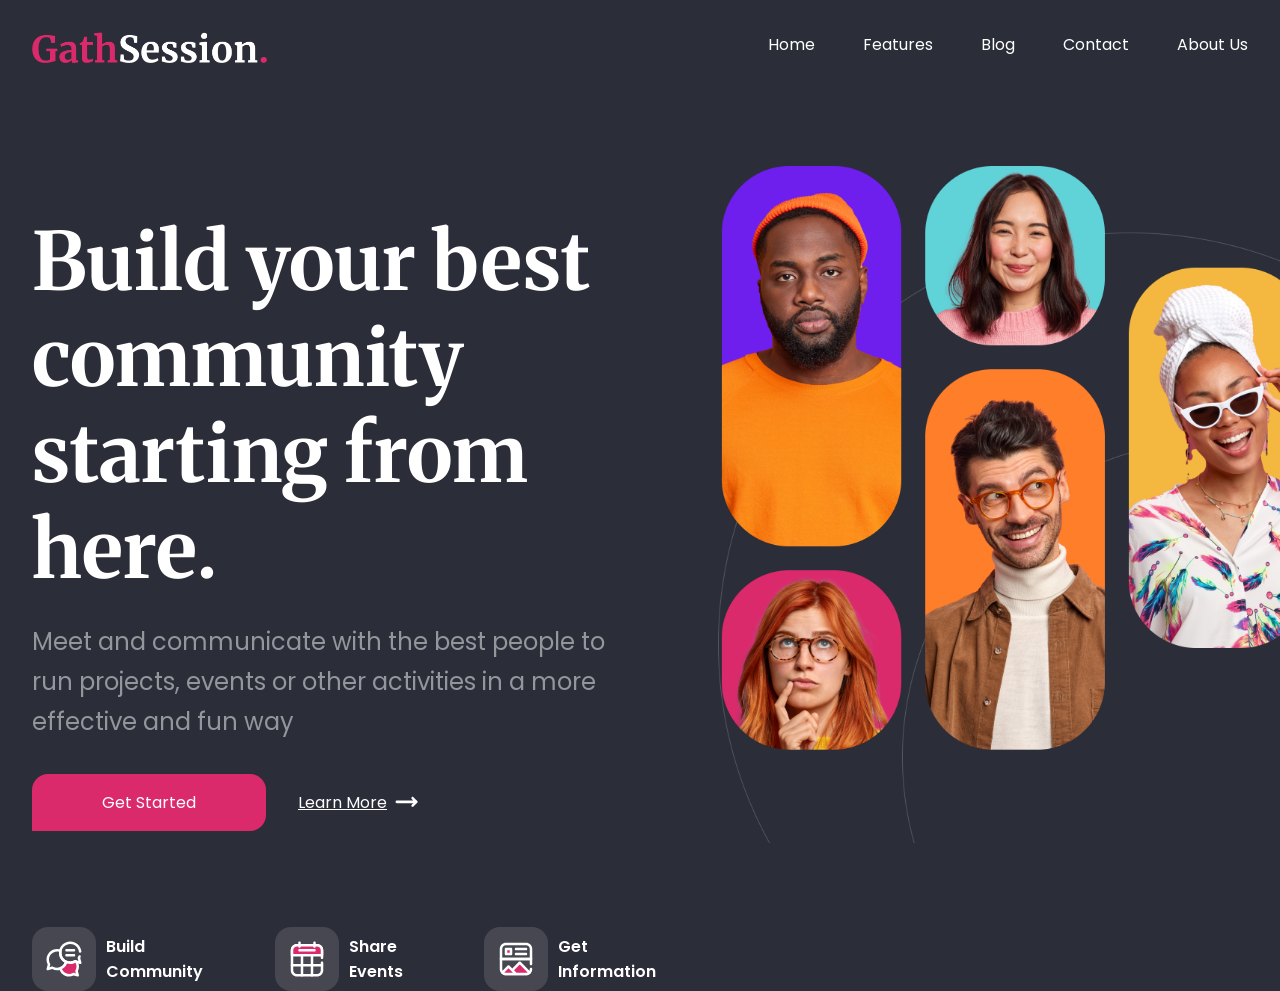
==== docs/index.html @ bd83d213 "Initial commit" ====
<!doctype html>
<html lang="es">
  <head>
    <meta charset="UTF-8" />
    <meta name="viewport" content="width=device-width, initial-scale=1.0" />
    <link rel="preconnect" href="https://fonts.googleapis.com">
    <link rel="preconnect" href="https://fonts.gstatic.com" crossorigin>
    <link href="https://fonts.googleapis.com/css2?family=Merriweather:ital,opsz,wght@0,18..144,700;1,18..144,700&family=Poppins:wght@400;500;600;700&display=swap" rel="stylesheet">
    <title>Proyecto 10 - GathSession.</title>
    <script type="module" crossorigin src="./assets/index-DfHEFoUf.js"></script>
    <link rel="stylesheet" crossorigin href="./assets/index-DaRDWZtN.css">
  </head>
  <body>
    <div class="container">
      <header>
        <div class="container">
          <a href="">
            <img src="[data-uri]" alt="Logotipo de la compañía" srcset="./assets/logo_gathsession@2x-DazuIx8Z.png">
          </a>
          <nav>
            <ul>
              <li><a href="#">Home</a></li>
              <li><a href="">Features</a></li>
              <li><a href="">Blog</a></li>
              <li><a href="">Contact</a></li>
              <li><a href="">About Us</a></li>
            </ul>
          </nav>
        </div>
      </header>

      <main>
        <section class="hero content">
          <div class="container">
            <div class="hero__content">
              <h1 class="hero__title">Build your best community starting from here.</h1>
              <p class="hero__subtitle">
                Meet and communicate with the best people to run projects, events or other activities in a more effective and fun way
              </p>
              <div class="hero__buttons">
                <a class="btn" href="">Get Started</a>
                <a href="">Learn More<img src="data:image/svg+xml,%3csvg%20width='40'%20height='40'%20viewBox='0%200%2040%2040'%20fill='none'%20xmlns='http://www.w3.org/2000/svg'%3e%3cpath%20d='M8.75004%2019.3548C8.75004%2019.0126%208.88173%2018.6844%209.11616%2018.4424C9.35058%2018.2004%209.66852%2018.0645%2010%2018.0645L26.9875%2018.0645L25.3625%2016.4C25.1272%2016.157%2024.9949%2015.8275%2024.9949%2015.4838C24.9949%2015.1402%2025.1272%2014.8107%2025.3625%2014.5677C25.5979%2014.3247%2025.9172%2014.1882%2026.25%2014.1882C26.5829%2014.1882%2026.9022%2014.3247%2027.1375%2014.5677L30.8875%2018.4387C31.061%2018.6201%2031.1785%2018.8506%2031.2252%2019.1009C31.2719%2019.3512%2031.2458%2019.6102%2031.15%2019.8451C31.0563%2020.0808%2030.897%2020.2825%2030.6924%2020.4249C30.4877%2020.5672%2030.2468%2020.6439%2030%2020.6451L10%2020.6451C9.66852%2020.6451%209.35058%2020.5092%209.11616%2020.2672C8.88173%2020.0252%208.75004%2019.697%208.75004%2019.3548Z'%20fill='white'/%3e%3cpath%20d='M25%2023.2258C24.9991%2023.056%2025.0306%2022.8876%2025.0928%2022.7304C25.155%2022.5732%2025.2467%2022.4302%2025.3625%2022.3097L29.1125%2018.4387C29.3479%2018.1957%2029.6671%2018.0592%2030%2018.0592C30.1648%2018.0592%2030.328%2018.0927%2030.4803%2018.1578C30.6326%2018.223%2030.771%2018.3184%2030.8875%2018.4387C31.0041%2018.559%2031.0965%2018.7018%2031.1596%2018.859C31.2227%2019.0162%2031.2551%2019.1847%2031.2551%2019.3548C31.2551%2019.6984%2031.1229%2020.028%2030.8875%2020.271L27.1375%2024.1419C27.0213%2024.2629%2026.8831%2024.3589%2026.7307%2024.4244C26.5784%2024.4899%2026.415%2024.5236%2026.25%2024.5236C26.085%2024.5236%2025.9216%2024.4899%2025.7693%2024.4244C25.617%2024.3589%2025.4787%2024.2629%2025.3625%2024.1419C25.2467%2024.0213%2025.155%2023.8784%2025.0928%2023.7212C25.0306%2023.5639%2024.9991%2023.3956%2025%2023.2258Z'%20fill='white'/%3e%3c/svg%3e" alt=""></a>
              </div>            
            </div>
        </section>

        <section class="hero img">
          <div class="container">
            <div class="hero__img">
              <img src="./assets/bg_image-DS7e5M-O.png" alt="Hero image" srcset="./assets/bg_image@2x-8OHYzAS-.png">
            </div>
          </div>
        </section>

        <section class="activities">
          <div class="container">
            <article>
              <img src="./assets/icon_messages-n5K2Zehs.svg" alt="">
              <h3>Build Community</h3>
            </article>
            <article>
              <img src="data:image/svg+xml,%3csvg%20width='40'%20height='40'%20viewBox='0%200%2040%2040'%20fill='none'%20xmlns='http://www.w3.org/2000/svg'%3e%3cg%20clip-path='url(%23clip0_3235_657)'%3e%3cpath%20fill-rule='evenodd'%20clip-rule='evenodd'%20d='M36.25%2018.75V11.25C36.25%209.5925%2035.5913%208.0025%2034.4194%206.83063C33.2475%205.65875%2031.6575%205%2030%205C24.4513%205%2015.5487%205%2010%205C8.3425%205%206.75249%205.65875%205.58062%206.83063C4.40874%208.0025%203.75%209.5925%203.75%2011.25C3.75%2016.7987%203.75%2025.7013%203.75%2031.25C3.75%2032.9075%204.40874%2034.4975%205.58062%2035.6694C6.75249%2036.8413%208.3425%2037.5%2010%2037.5C15.5487%2037.5%2024.4513%2037.5%2030%2037.5C31.6575%2037.5%2033.2475%2036.8413%2034.4194%2035.6694C35.5913%2034.4975%2036.25%2032.9075%2036.25%2031.25C36.25%2030.85%2036.25%2024.1825%2036.25%2023.75C36.25%2023.06%2035.69%2022.5%2035%2022.5C34.31%2022.5%2033.75%2023.06%2033.75%2023.75V31.25C33.75%2032.2444%2033.355%2033.1981%2032.6519%2033.9019C31.9481%2034.605%2030.9944%2035%2030%2035C24.4513%2035%2015.5487%2035%2010%2035C9.00563%2035%208.05187%2034.605%207.34812%2033.9019C6.64499%2033.1981%206.25%2032.2444%206.25%2031.25C6.25%2025.7013%206.25%2016.7987%206.25%2011.25C6.25%2010.2556%206.64499%209.30188%207.34812%208.59813C8.05187%207.895%209.00563%207.5%2010%207.5C15.5487%207.5%2024.4513%207.5%2030%207.5C30.9944%207.5%2031.9481%207.895%2032.6519%208.59813C33.355%209.30188%2033.75%2010.2556%2033.75%2011.25C33.75%2015.3269%2033.75%2013.7131%2033.75%2018.75C33.75%2019.44%2034.31%2020%2035%2020C35.69%2020%2036.25%2019.44%2036.25%2018.75Z'%20fill='white'/%3e%3cpath%20fill-rule='evenodd'%20clip-rule='evenodd'%20d='M35%2011.2492C35%209.92319%2034.4731%208.65133%2033.5356%207.71363C32.5981%206.77614%2031.3263%206.24927%2030%206.24927C24.4513%206.24927%2015.5487%206.24927%2010%206.24927C8.67375%206.24927%207.40187%206.77614%206.46437%207.71363C5.52687%208.65133%205%209.92319%205%2011.2492C5%2013.7492%205%2016.2492%205%2016.2492H35V11.2492Z'%20fill='%23DB2A6B'/%3e%3cpath%20fill-rule='evenodd'%20clip-rule='evenodd'%20d='M36.25%2011.2492C36.25%209.59154%2035.5913%208.00198%2034.4194%206.82991C33.2475%205.65783%2031.6575%204.9993%2030%204.9993C24.4513%204.9993%2015.5487%204.9993%2010%204.9993C8.3425%204.9993%206.75249%205.65783%205.58062%206.82991C4.40874%208.00198%203.75%209.59154%203.75%2011.2492C3.75%2013.7492%203.75%2016.2492%203.75%2016.2492C3.75%2016.9396%204.30937%2017.4992%205%2017.4992H35C35.6906%2017.4992%2036.25%2016.9396%2036.25%2016.2492V11.2492ZM33.75%2014.9992V11.2492C33.75%2010.2547%2033.355%209.30092%2032.6519%208.5976C31.9481%207.89427%2030.9944%207.49927%2030%207.49927C24.4513%207.49927%2015.5487%207.49927%2010%207.49927C9.00563%207.49927%208.05187%207.89427%207.34812%208.5976C6.64499%209.30092%206.25%2010.2547%206.25%2011.2492V14.9992H33.75Z'%20fill='white'/%3e%3cpath%20fill-rule='evenodd'%20clip-rule='evenodd'%20d='M12.5009%2012.5H27.501C28.191%2012.5%2028.7512%2011.94%2028.7512%2011.25C28.7512%2010.56%2028.191%2010%2027.501%2010H12.5009C11.8109%2010%2011.2507%2010.56%2011.2507%2011.25C11.2507%2011.94%2011.8109%2012.5%2012.5009%2012.5Z'%20fill='white'/%3e%3cpath%20fill-rule='evenodd'%20clip-rule='evenodd'%20d='M13.75%2016.25V36.25C13.75%2036.94%2014.31%2037.5%2015%2037.5C15.69%2037.5%2016.25%2036.94%2016.25%2036.25V16.25C16.25%2015.56%2015.69%2015%2015%2015C14.31%2015%2013.75%2015.56%2013.75%2016.25Z'%20fill='white'/%3e%3cpath%20fill-rule='evenodd'%20clip-rule='evenodd'%20d='M23.75%2016.25V36.25C23.75%2036.94%2024.31%2037.5%2025%2037.5C25.69%2037.5%2026.25%2036.94%2026.25%2036.25V16.25C26.25%2015.56%2025.69%2015%2025%2015C24.31%2015%2023.75%2015.56%2023.75%2016.25Z'%20fill='white'/%3e%3cpath%20fill-rule='evenodd'%20clip-rule='evenodd'%20d='M35%2025H5C4.31%2025%203.75031%2025.56%203.75031%2026.25C3.75031%2026.94%204.31%2027.5%205%2027.5H35C35.69%2027.5%2036.2497%2026.94%2036.2497%2026.25C36.2497%2025.56%2035.69%2025%2035%2025Z'%20fill='white'/%3e%3cpath%20fill-rule='evenodd'%20clip-rule='evenodd'%20d='M13.75%207.49999V3.74999C13.75%203.05999%2013.19%202.50031%2012.5%202.50031C11.81%202.50031%2011.25%203.05999%2011.25%203.74999V7.49999C11.25%208.18999%2011.81%208.74967%2012.5%208.74967C13.19%208.74967%2013.75%208.18999%2013.75%207.49999Z'%20fill='white'/%3e%3cpath%20fill-rule='evenodd'%20clip-rule='evenodd'%20d='M28.75%207.49999V3.74999C28.75%203.05999%2028.19%202.50031%2027.5%202.50031C26.81%202.50031%2026.25%203.05999%2026.25%203.74999V7.49999C26.25%208.18999%2026.81%208.74967%2027.5%208.74967C28.19%208.74967%2028.75%208.18999%2028.75%207.49999Z'%20fill='white'/%3e%3c/g%3e%3cdefs%3e%3cclipPath%20id='clip0_3235_657'%3e%3crect%20width='40'%20height='40'%20fill='white'/%3e%3c/clipPath%3e%3c/defs%3e%3c/svg%3e" alt="">
              <h3>Share Events</h3>
            </article>
            <article>
              <img src="data:image/svg+xml,%3csvg%20width='40'%20height='40'%20viewBox='0%200%2040%2040'%20fill='none'%20xmlns='http://www.w3.org/2000/svg'%3e%3cg%20clip-path='url(%23clip0_3235_672)'%3e%3cpath%20fill-rule='evenodd'%20clip-rule='evenodd'%20d='M36.25%2010C36.25%208.3425%2035.5912%206.75281%2034.4194%205.58063C33.2475%204.40844%2031.6575%203.75%2030%203.75C24.4513%203.75%2015.5487%203.75%2010%203.75C8.3425%203.75%206.7525%204.40844%205.58062%205.58063C4.40875%206.75281%203.75%208.3425%203.75%2010C3.75%2014.3628%203.75%2020%203.75%2020C3.75%2020.6903%204.30937%2021.25%205%2021.25H35C35.6906%2021.25%2036.25%2020.6903%2036.25%2020V10ZM33.75%2018.75V10C33.75%209.00531%2033.355%208.05156%2032.6519%207.34844C31.9481%206.645%2030.9944%206.25%2030%206.25C24.4513%206.25%2015.5487%206.25%2010%206.25C9.00563%206.25%208.05188%206.645%207.34812%207.34844C6.645%208.05156%206.25%209.00531%206.25%2010V18.75H33.75Z'%20fill='white'/%3e%3cpath%20fill-rule='evenodd'%20clip-rule='evenodd'%20d='M6.25%2021.25V30C6.25%2030.9947%206.645%2031.9484%207.34812%2032.6516C8.05188%2033.355%209.00563%2033.75%2010%2033.75C15.5487%2033.75%2024.4513%2033.75%2030%2033.75C30.9944%2033.75%2031.9481%2033.355%2032.6519%2032.6516C33.355%2031.9484%2033.75%2030.9947%2033.75%2030C33.75%2029.31%2034.31%2028.75%2035%2028.75C35.69%2028.75%2036.25%2029.31%2036.25%2030C36.25%2031.6575%2035.5912%2033.2472%2034.4194%2034.4194C33.2475%2035.5916%2031.6575%2036.25%2030%2036.25C24.4513%2036.25%2015.5487%2036.25%2010%2036.25C8.3425%2036.25%206.7525%2035.5916%205.58062%2034.4194C4.40875%2033.2472%203.75%2031.6575%203.75%2030V20C3.75%2019.3097%204.30937%2018.75%205%2018.75H35C35.6906%2018.75%2036.25%2019.3097%2036.25%2020C36.25%2020%2036.25%2022.2462%2036.25%2025C36.25%2025.69%2035.69%2026.25%2035%2026.25C34.31%2026.25%2033.75%2025.69%2033.75%2025V21.25H6.25Z'%20fill='white'/%3e%3cpath%20d='M15%2010H10V15H15V10Z'%20fill='%23DB2A6B'/%3e%3cpath%20fill-rule='evenodd'%20clip-rule='evenodd'%20d='M16.25%2010C16.25%209.30937%2015.6906%208.75%2015%208.75H10C9.30937%208.75%208.75%209.30937%208.75%2010V15C8.75%2015.6906%209.30937%2016.25%2010%2016.25H15C15.6906%2016.25%2016.25%2015.6906%2016.25%2015V10ZM11.25%2011.25V13.75H13.75V11.25H11.25Z'%20fill='white'/%3e%3cpath%20fill-rule='evenodd'%20clip-rule='evenodd'%20d='M20%2011.25H30.0001C30.6901%2011.25%2031.2501%2010.69%2031.2501%2010C31.2501%209.31%2030.6901%208.75%2030.0001%208.75H20C19.31%208.75%2018.75%209.31%2018.75%2010C18.75%2010.69%2019.31%2011.25%2020%2011.25Z'%20fill='white'/%3e%3cpath%20fill-rule='evenodd'%20clip-rule='evenodd'%20d='M20%2016.25H30.0001C30.6901%2016.25%2031.2501%2015.69%2031.2501%2015C31.2501%2014.31%2030.6901%2013.75%2030.0001%2013.75H20C19.31%2013.75%2018.75%2014.31%2018.75%2015C18.75%2015.69%2019.31%2016.25%2020%2016.25Z'%20fill='white'/%3e%3cpath%20fill-rule='evenodd'%20clip-rule='evenodd'%20d='M33.5356%2033.5356C32.5981%2034.4731%2031.3263%2035%2030%2035H20L16.25%2031.25L23.75%2023.75L33.5356%2033.5356ZM20%2035H10C8.67376%2035%207.40189%2034.4731%206.46439%2033.5356L12.5%2027.5L20%2035Z'%20fill='%23DB2A6B'/%3e%3cpath%20fill-rule='evenodd'%20clip-rule='evenodd'%20d='M16.25%2029.4825L22.8663%2022.8662C23.3544%2022.3781%2024.1456%2022.3781%2024.6338%2022.8662L34.4194%2032.6519C34.9063%2033.1387%2034.9075%2033.9281%2034.4219%2034.4169C34.4219%2034.4169%2034.4219%2034.4169%2034.4194%2034.4194C33.2475%2035.5912%2031.6575%2036.25%2030%2036.25H20H10C8.3425%2036.25%206.7525%2035.5912%205.58063%2034.4194L5.57813%2034.4169C5.09251%2033.9281%205.09375%2033.1387%205.58063%2032.6519L11.6163%2026.6162C12.1044%2026.1281%2012.8956%2026.1281%2013.3838%2026.6162L16.25%2029.4825ZM31.6163%2033.3838L23.75%2025.5175L18.0175%2031.25L20.5175%2033.75H30C30.565%2033.75%2031.1169%2033.6225%2031.6163%2033.3838ZM16.9825%2033.75L12.5%2029.2675L8.38375%2033.3838C8.88375%2033.6225%209.43563%2033.75%2010%2033.75H16.9825Z'%20fill='white'/%3e%3c/g%3e%3cdefs%3e%3cclipPath%20id='clip0_3235_672'%3e%3crect%20width='40'%20height='40'%20fill='white'/%3e%3c/clipPath%3e%3c/defs%3e%3c/svg%3e" alt="">
              <h3>Get Information</h3>
            </article>
          </div>
        </section>      
      </main>
    </div>

  </body>
</html>
---- docs/assets/index-DaRDWZtN.css ----
*{padding:0;margin:0;box-sizing:border-box}.btn{display:inline-block;padding:1rem 3rem;text-decoration:none;color:#fff;background-color:#db2a6b;border-top-left-radius:1rem;border-top-right-radius:1rem;border-bottom-right-radius:1rem}.btn:hover{background-image:linear-gradient(#6e1fed,#db2a6b);text-decoration:underline}@media (min-width: 1024px){.btn{padding-left:70px;padding-right:70px}}.hero{margin-bottom:2rem}@media (min-width: 1024px){.hero{margin-bottom:0}}@media (min-width: 768px){.hero .container{padding-right:0}}.hero__content{margin-bottom:3rem}@media (min-width: 1024px){.hero__content{padding-top:3rem;margin-bottom:6rem}}.hero__title{font-family:Merriweather,serif;font-size:2rem;font-weight:700;line-height:3rem;color:#fff;margin-bottom:1.5rem}@media (min-width: 1024px){.hero__title{font-size:3rem;line-height:4rem}}@media (min-width: 1200px){.hero__title{font-size:5rem;line-height:6rem}}.hero__subtitle{color:#95969b;line-height:1.7rem;margin-bottom:1rem}@media (min-width: 1024px){.hero__subtitle{margin-bottom:2rem;font-size:1.3rem;line-height:30px;width:90%}}@media (min-width: 1200px){.hero__subtitle{margin-bottom:2rem;font-size:1.5rem;line-height:40px;width:90%}}.hero__buttons{display:flex;align-items:center;gap:1.8rem}@media (min-width: 1024px){.hero__buttons{gap:2rem}}.hero__buttons a:last-child{display:inline-flex;align-items:center;color:#fff}.hero__buttons a:last-child:hover{scale:1.1;color:#f4b840}.hero__buttons a:last-child img{width:20%}@media (min-width: 1024px){.hero__buttons a:last-child img{width:30%}}.hero__img{margin-bottom:2rem}@media (min-width: 768px){.hero__img{margin-bottom:0}}.hero__img img{width:100%}@media (min-width: 1024px){.hero__img img{width:110%}}@media (min-width: 1200px){.hero__img img{width:130%}}@media (min-width: 768px){.activities{padding:1rem}}@media (min-width: 1024px){.activities{justify-content:start;padding:0}}@media (min-width: 768px){.activities .container{display:flex;justify-content:center;gap:2rem}}@media (min-width: 1024px){.activities .container{justify-content:start}}.activities article{display:flex;align-items:center;margin-bottom:1rem}@media (min-width: 768px){.activities article{margin-bottom:0}}.activities article img{padding:12px;border-radius:1rem;background-color:#464751}.activities article h3{margin-left:10px;width:30%;color:#fff;font-weight:600}header{padding-top:1rem;margin-bottom:3rem}@media (min-width: 1200px){header{margin-bottom:6rem;padding-top:2rem}}header .container{display:flex;gap:1rem}@media (min-width: 768px){header .container{justify-content:space-between}}header img{width:120px}@media (min-width: 768px){header img{width:235px}}header ul{list-style:none;display:flex;justify-content:space-around;gap:.5rem;flex-wrap:wrap}@media (min-width: 768px){header ul{flex-wrap:none;gap:3rem;justify-content:space-between}}header ul a{text-decoration:none;color:#fff}header ul a:hover{text-decoration:underline;color:#f4b840}.container{padding-left:1rem;padding-right:1rem;margin-left:auto;margin-right:auto;max-width:1380px}body{background-color:#2b2d38}@media (min-width: 768px){main{display:grid;grid-template-columns:50% 50%;grid-template-areas:"hero_content hero_img" "activities activities"}main .hero.content{grid-area:hero_content}main .hero.img{grid-area:hero_img;align-self:center}main .activities{grid-area:activities}}@media (min-width: 1024px){main{display:grid;grid-template-columns:45% 55%;grid-template-areas:"hero_content hero_img" "activities hero_img"}main .hero.content{grid-area:hero_content}main .hero.img{grid-area:hero_img;align-self:stretch}main .activities{grid-area:activities}}@media (min-width: 1200px){main{display:grid;grid-template-columns:55% 45%;grid-template-areas:"hero_content hero_img" "activities hero_img"}main .hero.content{grid-area:hero_content}main .hero.img{grid-area:hero_img;align-self:stretch}main .activities{grid-area:activities}}html *{font-family:Poppins,sans-serif;font-size:16px}body{overflow-x:hidden}
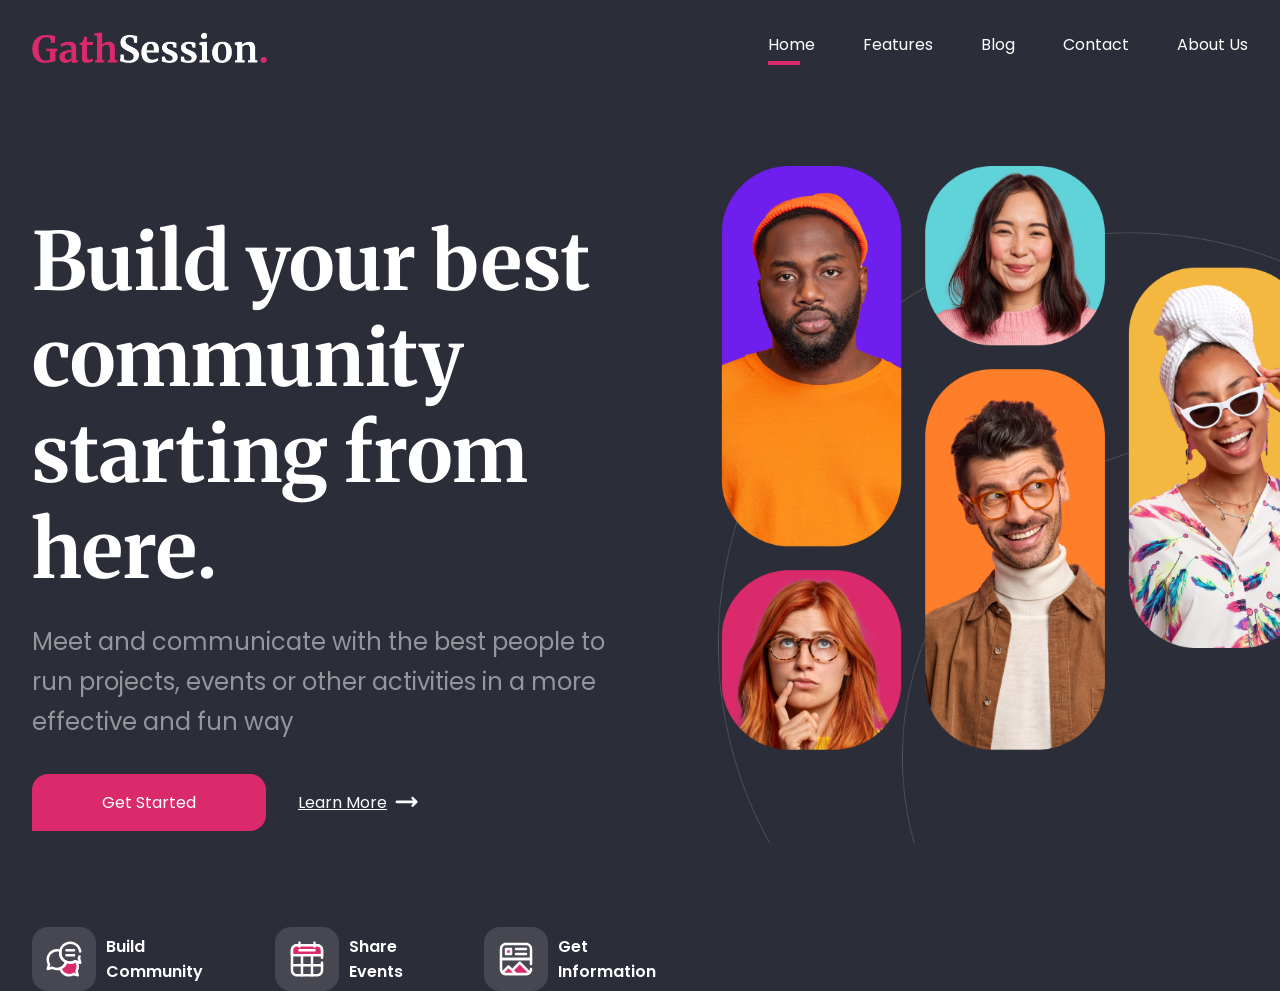
==== commit c68a963e: "Añadiendo estilo underline en barra de navegación del header" ====
--- a/docs/index.html
+++ b/docs/index.html
@@ -7,8 +7,8 @@
     <link rel="preconnect" href="https://fonts.gstatic.com" crossorigin>
     <link href="https://fonts.googleapis.com/css2?family=Merriweather:ital,opsz,wght@0,18..144,700;1,18..144,700&family=Poppins:wght@400;500;600;700&display=swap" rel="stylesheet">
     <title>Proyecto 10 - GathSession.</title>
-    <script type="module" crossorigin src="./assets/index-DfHEFoUf.js"></script>
-    <link rel="stylesheet" crossorigin href="./assets/index-DaRDWZtN.css">
+    <script type="module" crossorigin src="./assets/index-bZ8kruqj.js"></script>
+    <link rel="stylesheet" crossorigin href="./assets/index-i-SmvnXP.css">
   </head>
   <body>
     <div class="container">
--- a/docs/assets/index-i-SmvnXP.css
+++ b/docs/assets/index-i-SmvnXP.css
@@ -0,0 +1 @@
+*{padding:0;margin:0;box-sizing:border-box}.btn{display:inline-block;padding:1rem 3rem;text-decoration:none;color:#fff;background-color:#db2a6b;border-top-left-radius:1rem;border-top-right-radius:1rem;border-bottom-right-radius:1rem}.btn:hover{background-image:linear-gradient(#6e1fed,#db2a6b);text-decoration:underline}@media (min-width: 1024px){.btn{padding-left:70px;padding-right:70px}}.hero{margin-bottom:2rem}@media (min-width: 1024px){.hero{margin-bottom:0}}@media (min-width: 768px){.hero .container{padding-right:0}}.hero__content{margin-bottom:3rem}@media (min-width: 1024px){.hero__content{padding-top:3rem;margin-bottom:6rem}}.hero__title{font-family:Merriweather,serif;font-size:2rem;font-weight:700;line-height:3rem;color:#fff;margin-bottom:1.5rem}@media (min-width: 1024px){.hero__title{font-size:3rem;line-height:4rem}}@media (min-width: 1200px){.hero__title{font-size:5rem;line-height:6rem}}.hero__subtitle{color:#95969b;line-height:1.7rem;margin-bottom:1rem}@media (min-width: 1024px){.hero__subtitle{margin-bottom:2rem;font-size:1.3rem;line-height:30px;width:90%}}@media (min-width: 1200px){.hero__subtitle{margin-bottom:2rem;font-size:1.5rem;line-height:40px;width:90%}}.hero__buttons{display:flex;align-items:center;gap:1.8rem}@media (min-width: 1024px){.hero__buttons{gap:2rem}}.hero__buttons a:last-child{display:inline-flex;align-items:center;color:#fff}.hero__buttons a:last-child:hover{scale:1.1;color:#f4b840}.hero__buttons a:last-child img{width:20%}@media (min-width: 1024px){.hero__buttons a:last-child img{width:30%}}.hero__img{margin-bottom:2rem}@media (min-width: 768px){.hero__img{margin-bottom:0}}.hero__img img{width:100%}@media (min-width: 1024px){.hero__img img{width:110%}}@media (min-width: 1200px){.hero__img img{width:130%}}@media (min-width: 768px){.activities{padding:1rem}}@media (min-width: 1024px){.activities{justify-content:start;padding:0}}@media (min-width: 768px){.activities .container{display:flex;justify-content:center;gap:2rem}}@media (min-width: 1024px){.activities .container{justify-content:start}}.activities article{display:flex;align-items:center;margin-bottom:1rem}@media (min-width: 768px){.activities article{margin-bottom:0}}.activities article img{padding:12px;border-radius:1rem;background-color:#464751}.activities article h3{margin-left:10px;width:30%;color:#fff;font-weight:600}header{padding-top:1rem;margin-bottom:3rem}@media (min-width: 1200px){header{margin-bottom:6rem;padding-top:2rem}}header .container{display:flex;gap:1rem}@media (min-width: 768px){header .container{justify-content:space-between}}header img{width:120px}@media (min-width: 768px){header img{width:235px}}header ul{list-style:none;display:flex;justify-content:space-around;gap:.5rem;flex-wrap:wrap}@media (min-width: 768px){header ul{flex-wrap:none;gap:3rem;justify-content:space-between}}@media (min-width: 768px){header ul{position:relative}header ul:before{content:"";position:absolute;width:32px;height:4px;background-color:#db2a6b;bottom:-8px;left:0}}header ul a{text-decoration:none;color:#fff}header ul a:hover{position:relative}header ul a:hover:before{content:"";position:absolute;width:32px;height:4px;background-color:#db2a6b;bottom:-8px;left:0}.container{padding-left:1rem;padding-right:1rem;margin-left:auto;margin-right:auto;max-width:1380px}body{background-color:#2b2d38}@media (min-width: 768px){main{display:grid;grid-template-columns:50% 50%;grid-template-areas:"hero_content hero_img" "activities activities"}main .hero.content{grid-area:hero_content}main .hero.img{grid-area:hero_img;align-self:center}main .activities{grid-area:activities}}@media (min-width: 1024px){main{display:grid;grid-template-columns:45% 55%;grid-template-areas:"hero_content hero_img" "activities hero_img"}main .hero.content{grid-area:hero_content}main .hero.img{grid-area:hero_img;align-self:stretch}main .activities{grid-area:activities}}@media (min-width: 1200px){main{display:grid;grid-template-columns:55% 45%;grid-template-areas:"hero_content hero_img" "activities hero_img"}main .hero.content{grid-area:hero_content}main .hero.img{grid-area:hero_img;align-self:stretch}main .activities{grid-area:activities}}html *{font-family:Poppins,sans-serif;font-size:16px}body{overflow-x:hidden}
